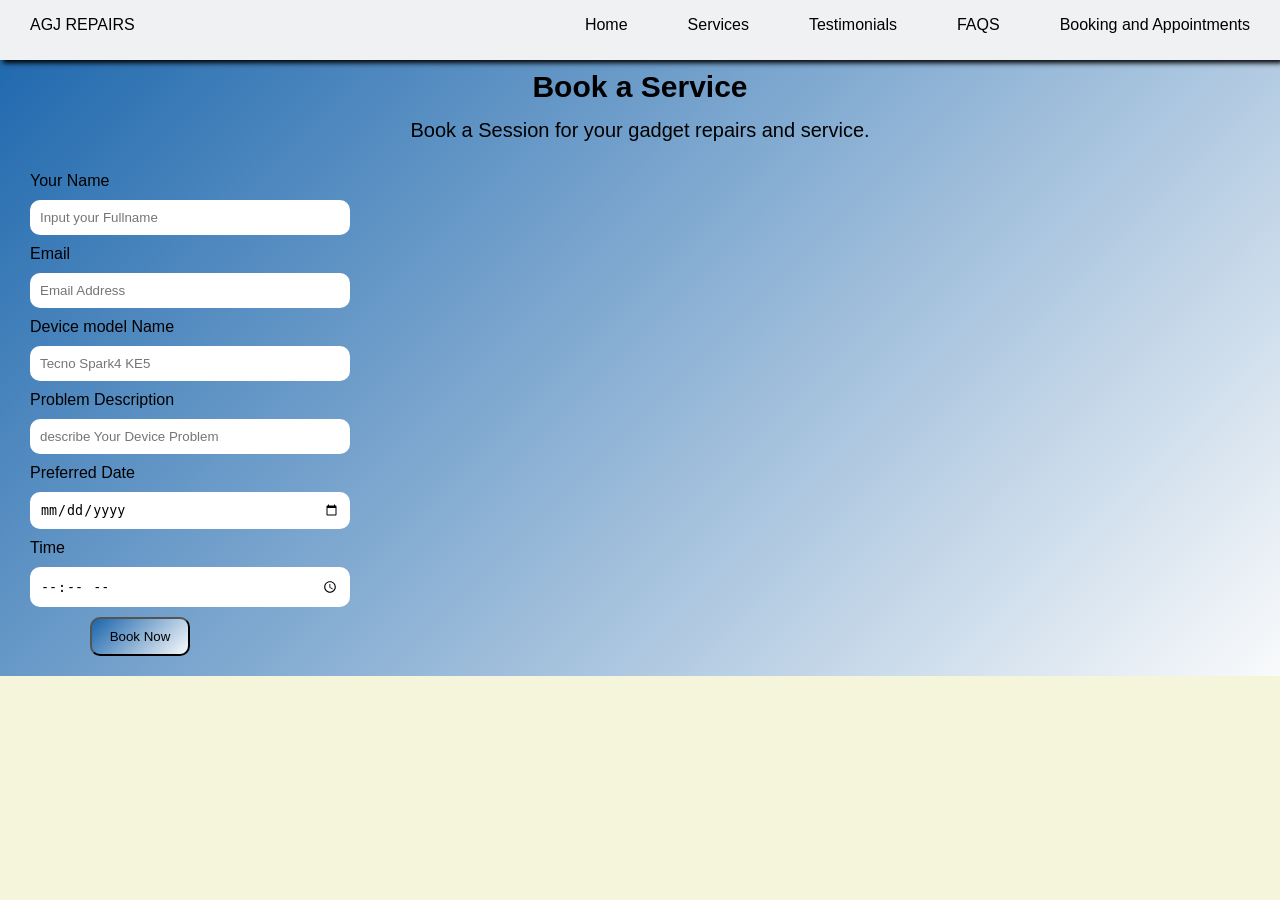
==== booking.html @ 28d999f9 "first commit" ====
<!DOCTYPE html>
<html lang="en">
<head>
  <meta charset="UTF-8">
  <meta name="viewport" content="width=device-width, initial-scale=1.0">
  <title>AGJ REPAIRS | Bookings</title>
  <link rel="stylesheet" href="style.css">
  <link rel="stylesheet" href="media.css">
</head>
<body>
  <style>
    .sub-section {
      margin: auto;
      background: linear-gradient(135deg, #1a65ac 0%, #F9FAFB 100%);
    }

    .sub-section-head {
      display: flex;
      justify-content: center;
      margin: 0px;
      gap: 10px;
    }

    #Subscribebtn {
      margin-left: 70px;
      width: 100px;
  padding: 10px;
  border-radius: 10px;
  background: linear-gradient(135deg, #1a65ac 0%, #F9FAFB 100%);
    }

    .popup {
      position: fixed;
      top: 20px;
      right: 20px;
      background: #1a65ac;
      color: antiquewhite;
      padding: 15px 25px;
      border-radius: 8px;
      box-shadow: 0 4px 12px;
      opacity: 0;
      transform: translateY(-20px);
      z-index: 1000;
    }

    .popup.show {
      opacity: 1;
      transform: translateY(0);
    }
  </style>
  <nav>
     <ul class="sidebar">
      <li onclick=hideSidebar() ><a><img src="burger cancel.png" height="30" width="30"></a></li>
      <li><a href="index.html">Home</a></li>
      <li><a href="index.html">Services</a></li>
      <li><a href="index.html">Testimonials</a></li>
      <li><a href="index.html">FAQs</a></li>
      <li><a href="index.html">Booking and Appointments</a></li>

     </ul>

    <ul>
      <li><a href="#">AGJ REPAIRS</a></li>
      <li class="hideOnMobile"><a href="index.html">Home</a></li>
      <li class="hideOnMobile"><a href="index.html">Services</a></li>
      <li class="hideOnMobile"><a href="index.html">Testimonials</a></li>
      <li class="hideOnMobile"><a href="index.html">FAQS</a></li>
      <li class="hideOnMobile"><a href="index.html">Booking and Appointments</a></li>
       <li class="menu-button" onclick=showSidebar()><a ><img src="burger icon.png" height="30" width="50"></a></li>
    </ul>
  </nav>

<section class="sub-section">
  <div class="sub-section-hea">
  <h3>Subscribe </h3>
  <a href="index.html">< Home</a>
  </div>
  
 
  <div class="about-title">
    
    <H3 >Book a Service</H3>
    <p class="why-choose-us_text"> Book a Session for your gadget repairs and service.</p>
  </div>


   <div class="form-submit" style="display: flex;">
  <form id="subscribeForm" class="msg-info-container" action="https://formspree.io/f/xzzklqok" method="POST">
    <div class="msg-info" style="display: grid;"
    >
    <p>Your Name</p>
    <input type="text" name="name" placeholder="Input your Fullname" required>
    <p>Email</p>
    <input type="email" name="email" placeholder="Email Address" required>
    <p>Device model Name</p>
    <input type="text" name="text" placeholder="Tecno Spark4 KE5" required>
    <p>Problem Description</p>
    <input type="text" name="name" placeholder="describe Your Device Problem" required>
    <p>Preferred Date</p>
    <input type="date" name="date" placeholder="date" required>
    <p>Time</p>
    <input type="time" name="time" placeholder="time" required>
       </div>
    <button id="Subscribebtn"  type="submit" onclick="popup()">Book Now</button>
    <div id="popup" class="popup"> You have successfully Book a Session! </div>
      </form>
      </div>
 </section>
 <script src="script.js">

  function popup() {
  const form = document.getElementById('subscribeForm');
  const popup = getElementById('popup');
  form.addEventListener('submit', (e) => {
    e.preventDefault();
    popup.classList.add('show'); 
    setTimeout(() => {
      popup.classList.remove('show');
    }, 3000);
    form.reset
  })
}
 </script>
</body>
</html>
---- style.css ----
* {
  margin: 0;
  padding: 0;
}

body {
  min-height: 100vh;
  background-color: beige;
  padding-top: 0px;
  font-family: 'Segoe UI', Tahoma, Geneva, Verdana, sans-serif;
  
}

@keyframes appear {
  from {
    opacity: 0;
    transform: translateX(-100px);
  }
  to {
    opacity: 1;
    transform: translateX(0px);
  }
}

nav{
  background-color: rgb(240, 241, 243);
  box-shadow: 3px 3px 5px black;
  position: fixed;
  height: 60px;
  top: 0;
  width: 100%;
  z-index: 9999;
}

nav ul {
  width: 100%;
  list-style: none;
  display: flex;
  justify-content: flex-end;
  align-items: center;
}

nav li {
  height: 50px;
}

nav a {
  height: 100%;
  padding: 0 30px;
  text-decoration: none;
  display: flex;
  align-items: center;
  color: black;
}

nav a:hover {
  background-color: rgba(236, 238, 237, 0.062);
}

nav li:first-child {
  margin-right: auto;
}

/*sidebar*/

.sidebar {
  position: fixed;
  top: 0;
  right: 0;
  height: 100vh;
  width: 250px;
  z-index: 999;
  background-color: rgba(253, 252, 252, 0.281);
  backdrop-filter: blur(10px);
  box-shadow: -10px 0 10px rgb(rgb(12, 9, 9));
  display: none;
  flex-direction: column;
  align-items: flex-start;
  justify-content: flex-start;
}

.sidebar li {
  width: 100%;
}

.sidebar a {
  width: 100%;
}

.menu-button{
  display: none;
}

@media(max-width: 800px) {
  .hideOnMobile{
    display: none;
  }
  
.menu-button{
  display: block;
}
}

@media(max-width: 400px) {
  .sidebar{
    width: 100%;
  }
}

/*HERO SECTION

.hero-section {
  margin: 30px;
  padding:   50px;
  display: flex;
}

.hero-section_1 {
  margin: 20px 20px 20px;
  flex-direction: column;
  gap: 10px;

}

.hero-section_1 h2 {
 font-size: 60px;
 font-weight: 90px;
}

.hero-section_1 p {
  font-size: 20px;
}

.hero-section_1 button {
  margin:20px;
  padding: 10px;
  
  border-radius: 10px;
  font-size: 1em;
  background-color: rgb(16, 83, 230);
}

.hero-section_1 button:hover {
  background-color: rgba(154, 154, 202, 0.027);
  color: black;
}

.hero-section_2 {
  margin: 30px;
}

.hero-section_2 img {
  width: 500px;
  height: 400px;
  border: none;
}

<div class="hero-section">
    <div class="hero-section_1">
      <h2>
        Mobile Device <br> Technician <br> Specialist
      </h2>
      <p>Reliable Repair Services For Your Devices</p>
      <button>Contact Us</button>
    </div>

    <div class="hero-section_2">
      <img src="images/repair1.jpg">
    </div>
  </div>
  background:  linear-gradient(135deg, #080e13 0%, #737679 100%);
  */
#home {
  padding: 10px;
  display: flex;
   background: linear-gradient(to right, #080e13, #737679), url('images/repair2.jpg');
  background-repeat: no-repeat;
  background-size: cover;
  background-position: center;
  height: 100vh;
}
  
.hero-section {
  align-items: center;
  margin: 50px;
  padding: 70px;
}

.hero-section_1 {
  margin: 20px;
  margin-top: 130px;
  margin-right: 70px;
  padding: 40px;
}

.hero-section_1 img {
  width: auto;
  height: 380px;
  
}

.hero-section h2 {
  font-size: 70px;
 font-weight: 90px;
 color: antiquewhite;
}

.hero-section p {
 margin: 10px;
 margin-left: 50px;
 color: antiquewhite;
}

.hero-section button {
  margin: 20px;
 margin-left: 100px;
 padding: 10px;
 border-radius: 10px;
 background-color: rgb(18, 105, 219);
 
}


/* ABOUT SECTIon */

.about-title h3 {
  text-align: center;
  margin: 15px;
  margin-top: 30px;
  font-size: 30px;
  font-family: 'Segoe UI', Tahoma, Geneva, Verdana, sans-serif;
}

.about-title p {
  margin-top: 5px;
  text-align: center;
  font-size: 20px;
}

/* About container */
.about-box {
  display: flex;
  margin: 20px;
  padding: 10px;
  animation: appear linear;
  animation-timeline: view();
  animation-range: entry 0% cover 40%;
}

.about-container {
  width: 25em;
    height: 150px;
    margin: 1em;
    color: white;
     background: linear-gradient(135deg, #1a65ac 0%, #757677 100%);
    box-shadow: 3px, -5px, 25px rgb(0, 0, 0);
    padding: 20px 30px;
}


.about-container:hover{
  background: linear-gradient(135deg, #1a65ac 40%, #060707 100%);
  color: white;
  animation: -3s ease-in;
}

.service-title {
  margin-left: 50px;
}
.services-text {
  display: flex;
  margin: 10px;
  gap: 10px;
}
.services-text img{
   width: 50px;
   height: 30px;
}

/* OUR INTRODUCTION */


.intro-container {
 display: flex;
}

.card-img {
 position: relative;
}
 .card-img img {
   width: 350px;
   height: 30em;
   padding: 10px;
   border-radius: 22px;
   aspect-ratio: 16 / 9;
   object-fit: cover;
}

.card-img .card-words {
   position: absolute;
   margin: 0px;
   left: 10px;
   bottom: 15px;
   color: rgb(18, 77, 129);
   border-radius: 10px;
   font-weight: 700;
   font-size: 1rem;
   padding: 25px;
   text-transform: uppercase;
   letter-spacing: 0.2px;
   background-color: hsl(200, 4%, 85%);
}


/* introduction contents $ tags */

.introduction-content {
  margin: 20px;
  padding: 10px;
  animation: appear linear;
  animation-timeline: view();
  animation-range: entry 0% cover 40%;
}
 
.introduction-content h3 {
  font-size: 2em;
  margin: 10px;
}

.introduction-content p {
  margin: 20px;
}

.introduction-content-tag {
  display: flex;
  width: auto;
    height: 70px;
    margin: 1em;
    padding: 20px 30px;
    border-radius: 10px;
    color: rgb(6, 15, 24);
    background-color: hsl(200, 4%, 85%);
    box-shadow: 3px, -5px, 25px rgb(0, 0, 0);
    
}

/* .introduction-content-tag:hover { 
   background: linear-gradient(305deg, #1a65ac 40%, #222424 70%);
   color: #fff;
   cursor: pointer;  
   
/* } */

 .introduction-content-tag-item{
  display: flex;
  flex-direction: column;
 }

 .introduction-content-tag-item h4 {
  margin-left: 30px;
 }

 .introduction-content-tag-item h5 {
  margin: 0px;
  margin-left: 30px;
  font-weight: 400;
  font-size: 1em;
  

 }

.introduction-content button {
  margin-left: 50px;
  padding: 10px;
  background: linear-gradient(135deg, #1a65ac 0%, #F9FAFB 100%);
  border: none; 
}

.introduction-content button:hover {
  color: white;
  transform: translateY(-3px);
}


/* WHY CHOOSE US */

.why-choose-us_text {
  font-size: 5px;
  font-weight: 100;
}

.wcu-box {
  display: flex;
  margin: 20px;
  gap: 10px;
  padding: 0px;
}

.wcu-container {
   width: 40em;
    height: 80px;
    margin: 1em;
    gap: 10px;
    background-color: white;
    border-radius: 10px;
    border-color: black;
     box-shadow: 0 10px 10px rgb(47, 67, 97);
    padding: 20px 30px;

    animation: appear linear;
  animation-timeline: view();
  animation-range: entry 0% cover 40%;
}

.wcu-container:hover {
  transform: translateY(-10px);
}

.guideline {
  align-content: center;
  margin-left: 35%;
}

/* OUR SERVICES BOXES */

.card-list {
   display: flex;
   padding: 2em;
   gap: 100px;
}
.wrapper .card {
   width: 350px;
   height: auto;
   display: flex;
   flex-direction: column;
   background-color: #F9FAFB;
   border-radius: 20px;
   transition: transform 0.3s ease;
}

.wrapper .card:hover {
   box-shadow:  0 10px 10px rgb(83, 117, 88);
   transform: translateY(-10px);
}

.card .card-image {
 position: relative;
}
.card .card-image img {
   width: 100%;
   padding: 10px;
   border-radius: 20px;
   aspect-ratio: 16 / 9;
   object-fit: cover;
}

.card .card-image .card-tag {
   position: absolute;
   left: 55px;
   top: 25px;
   color: rgb(18, 77, 129);
   border-radius: 30px;
   font-weight: 600;
   font-size: 0.75rem;
   padding: 5px 15px;
   text-transform: uppercase;
   letter-spacing: 0.5px;
   background-color: hsl(200, 4%, 85%);
}

.card .card-content {
   flex: 1;
   display: flex;
   flex-direction: column;
   padding: 20px 25px 25px;
}

.card .card-content .card-title {
   color: rgb(13, 19, 19);
   font-size: 1.25rem;
   font-weight: 700;
   line-height: 1.3;
   margin-bottom: 15px;
}


.card .card-content .card-text {
   color: rgb(12, 17, 17);
   font-size: 0.95rem;
   line-height: 1.6;
   margin-bottom: 20px;
}

.card .card-content .card-footer {
   display: flex;
   align-items: center;
   padding-top: 15px;
   margin: auto;
   justify-content: space-between;
   gap: 20px;
   border-top: 1px solid rgb(224, 230, 230);
}

.card .card-content .card-profile {
   display: flex;
   align-items: center;
   gap: 10px;
}
.card .card-profile img {
   width: 25px;
   height: 25px;
   margin-right: 10px;
   object-fit: cover;
   border: 2px solid #fff;
   box-shadow: 0 2px 5px rgb(216, 228, 217);
   border-radius: 50%;
}

.card .card-profile .card-profile-name {
   font-size: 0.874rem;
   font-weight: 600;
   color: #0c0b0b;
}

.card .card-footer button {
   color: #201717;
   padding: 10px 20px;
   border-radius: 10px;
   font-size: 0.81rem;
   font-weight: 600;
   text-decoration: none;
   background: linear-gradient(135deg, #1a65ac 0%, #F9FAFB 100%);
   box-shadow: 2px 5px rgb(216, 228, 217);
   transition: all 0.3s ease;
}


/* FAQ SECTION */
#faq-section {
  background: linear-gradient(135deg, #1a65ac 40%, #F9FAFB 100%);
}
.faq-container {
 display: flex;
 margin: 20px ;
 padding: 30px;
}

.faq-container-1 p {
  margin: 10px;
}

.faq-container-1 h3 {
  font-size: 2em;
}

.faq-container-1 button {
  padding: 10px;
  border-radius: 10px;
  background: linear-gradient(135deg, #1a65ac 0%, #F9FAFB 100%);
}

.faq-container-1 button:hover {
  color: #fff;
    background: linear-gradient(135deg, #080e13 0%, #F9FAFB 100%);
}



.faq-container-2 button {
  padding: 10px;
  margin: 10px;
  margin-right: auto;
  background-color: #617d99;
}
.faq {
  list-style: none;
  max-width: 700px;
  margin: 0 auto;
}

.faq li {
  background: #f2f2f2;
  border-bottom: 1px #ccc solid;
  }
.faq li:first-child {
   border-top: 1px #ccc solid;
}
  .q {
    padding: 1em 0;
    border-left: 10px #f2f2f2 solid;
    cursor: pointer;
  }

  .q:hover,
  .q:hover .arrow {
    border-left-color: #0569ff;
  }

  .arrow {
    display: inline-block;
    margin: 0 0.5em;
    width: 0;
    height: 0;
    border-top: 6px solid transparent;
    border-left: 10px solid #555;
    border-bottom: 6px solid transparent;
    transition: 0.3s;
  }

  .faq p {
    color: #888;
    line-height: 25px;
  }
  .a {
    overflow: hidden;
    height: 0;
    padding: 0 1em 0 3.3em;
  }

  .a-opened {
    padding: 1em 1em 2em 3.3em;
    height: initial;
  }

  .arrow-rotated {
    transform: rotate(90deg);
  }
/* 
.faq-container-2 span {
  display: flex;
  gap: 40px;
}


.faq-container-2 summary {
  align-items: end;
}
.faq-container-2 summary::after {
  display: grid;
}


/* CUSTOMERS  */
.tech-text p {
   text-align: center;
   font-size: larger;
   font-weight: 900;
}


.tool-stack {
   display: flex;
   margin-left: 5em;

   animation: appear linear;
  animation-timeline: view();
  animation-range: entry 0% cover 50%;
}

.skills-container {
   display: grid;
   grid-template-columns: repeat(2.5, 100px);
   gap: 10px;
   justify-content: center;
   margin-right: 50px;
   padding: 20px;
   cursor: pointer;
}


.skill-box {
   text-align: center;
   box-shadow: 0 2px 8px  rgb(216, 228, 217);
   padding: 10px;
   width: 180px;
   border-radius: 8px;
   background-color:  #1a65ac;
}

.skill-box:hover {
   text-align: center;
   box-shadow: 0 2px 8px  rgb(13, 17, 13);
   padding: 10px;
   width: 200px;
   border-radius: 8px;
}




.skill-box h3 {
  font-size: 5em;
   height: 100px;
   color: white;
   object-fit: contain;
   margin-bottom: 8px;
}

.skill-box p {
   font-size: 20px;
   margin: 0;
   color: #F9FAFB;
}


/* OUR CUSTOMER REVIEW */
#customer-review {
  margin: 20px;
  padding: 20px;
}

.what-client-say {
  display: flex;
  flex-direction: row;
}

.what-client-say_1 {
  margin: 20px;
  padding: 10px;
}


/* CONTACT US SECTION */

#contact-us {
  background: linear-gradient(135deg, #1a65ac 0%, #F9FAFB 100%);
}

.msg-info-container {
  display: grid;
  margin: 10px;
  padding: 10px;
}

.msg-info{
  display: flex;
  gap: 10px;
  padding: 10px;
}

.msg-info input {
  width: 300px;
  padding: 10px;
  border: none;
  border-radius: 10px;
}


.msg-content input {
  width: 400px;
  margin: 10px;
  padding: 50px;
  border: none;
  border-radius: 10px;
}


.msg-content button {
  width: 100px;
  padding: 10px;
  border-radius: 10px;
  background: linear-gradient(135deg, #1a65ac 0%, #F9FAFB 100%);
}

.msg-content button:hover {
  color: #fff;
    background: linear-gradient(135deg, #080e13 0%, #F9FAFB 100%);
}



/* FOOTERR SRECTION  */

footer {
  display: flex;
  gap: 50px;
  
  background: #b0c3df;
  cursor: pointer;
}

.footer-logo {
  display: grid;
  margin: 10px;
  padding: 20px;

}

.footer-logo h2 {
   font-size: 30px;
   font-weight: 400;
}

.footer-logo h3 {
  margin: 10px;
}

.footer-logo ul {
  display: flex;
  list-style: none;
  gap: 5px;
} 


.quick-links {
  padding: 30px;
}

a {
  text-decoration: none;
  color: black;
}
---- media.css ----
/*Hero SECTION*/
@media(max-width: 1200px) {

#home {
   background-image: linear-gradient(135deg, #080e13 0%, #737679 100%) ;
  background-repeat: no-repeat;
}

  
.hero-section {
  align-items: center;
  margin: 10px;
  padding: 50px;
}


.hero-section_1 {
  display: none;
}

.hero-section h2 {
  font-size: 50px;
 font-weight: 45px;
 color: antiquewhite;
}


.hero-section p {
  display: flex;
 margin: 10px;
 margin-left: 10px;
 color: antiquewhite;
}


.hero-section button {
  margin: 0px;
 margin-left: 50px;
 padding: 10px;
 border-radius: 10px;
 font-size: 1em;
}

/* About section */
.about-box {
  display: flex;
  flex-direction: column;
  margin: 0px;
  padding: 10px;
}

.about-container {
  width: 17em;
    height: 150px;
    margin: 1em;
    gap: 10px;
    background-color: rgb(204, 223, 223);
    box-shadow: 5px, -5px, 25px rgb(32, 25, 25);
    padding: 20px 30px;
}

/* INTRODUCTION SECTION */
 
.intro-container {
 display: grid;
 }

 
.introduction-content-tag {
  display: flex;
  width: auto;
    height: 50px;
    margin: 1em;
    background-color: rgb(222, 229, 231);
    padding: 20px 30px;
    border-radius: 100px;
}


 .introduction-content-tag-item h4 {
  font: 1.3em sans-serif;
 }
 .introduction-content-tag-item h5 {
  display: none;
  
 }

 .introduction-content-tag-item_span {
  display: none;
 }

 
.introduction-content-tag {
  display: flex;
  width: auto;
    height: 70px;
    margin: 1em;
    box-shadow: 3px, -5px, 25px rgb(0, 0, 0);
    padding: 5px 30px;
    border-radius: 10px;
}

/* WCU SECTION */


.wcu-box {
  display: flex;
  flex-direction: column;
  margin: 20px;
  gap: 10px;
  padding: 0px;
}


.why-choose-us_text {
  font-size: 1px;
  font-weight: 100;
}

.wcu-container {
   width: 15em;
    height: 150px;
   
}


.guideline {
  align-content: center;
  margin-left: 10%;
}
 

.card-list {
   display: flex;
   flex-direction: column;
   padding: 2em;
   gap: 100px;
}
.wrapper .card {
   width: 300px;
}


.card .card-footer button {
   color: #201717;
   padding: 10px 10px;
   border-radius: 10px;
   font-size: 0.81rem;
   font-weight: 600;
   text-decoration: none;
   background: linear-gradient(135deg, #1a65ac 0%, #F9FAFB 100%);
   box-shadow: 2px 5px rgb(216, 228, 217);
   transition: all 0.3s ease;
}

/* FAQ SECTION */

.faq-container {
 display: flex;
 flex-direction: column;
 margin: 20px;
 padding: 10px;
}


.faq-container-2 button {
  padding: 10px;
  margin: 10px;
  margin-right: auto;
  text-align: start;
}

.faq {
  margin-top: 20px;
}




/*skills scroll*/

.scroll-wrapper {
  overflow: hidden;
  width: 100%;
  position: relative;
}

/* The long scrolling container */
.tool-stack {
  display: flex;
  width: fit-content;
  animation: scroll 30s linear infinite;
}

/* Individual skill blocks */
.skills-container {
  flex: 0 0 auto;
  padding: 10px;
}

.skill-box {
  text-align: center;
  box-shadow: 0 2px 8px rgb(216, 228, 217);
  padding: 10px;
  width: 160px;
  border-radius: 8px;
  background-color:  #1a65ac;
  transition: box-shadow 0.3s ease;
}

.skill-box:hover {
  box-shadow: 0 2px 8px rgb(23, 27, 24);
}

.skill-box h3 {
  width: 100px;
  height: 100px;
  font-size: 1em;
  object-fit: contain;
  margin-bottom: 8px;
}

.skill-box p {
  font-size: 14px;
  margin: 0;
  color: #F9FAFB;
}

/* The keyframes that scroll left infinitely */
@keyframes scroll {
  0% {
    transform: translateX(0%);
  }
  100% {
    transform: translateX(-50%);
  }
}

/* RESPONSIVE STYLES */
@media (max-width: 768px) {
  .skill-box {
    width: 140px;
  }

  .skill-box h3 {
    font-size: 3em;
    width: 80px;
    height: 80px;
  }
}

@media (max-width: 1114px) {
  .skill-box {
    width: 140px;
  }

  .skill-box h3 {
    font-size: 3em;
    width: 80px;
    height: 80px;
  }

  
}

@media (max-width: 480px) {
  .skill-box {
    width: 120px;
    padding: 8px;
  }

  .skill-box h3 {
    font-size: 3em;
    align-items: center;
    width: 70px;
    height: 70px;
  }

  .skill-box p {
    font-size: 12px;
  }
}


.what-client-say {
  display: grid;
}

/* contact us section */


.msg-info{
  display: flex;
  flex-direction: column;
  gap: 10px;
  padding: 10px;
}


.msg-content input {
  width: 250px;
  margin: 10px;
  padding: 50px;
  border: none;
  border-radius: 10px;
}


/* footer section */

footer {
  display: grid;
  gap: 0px;
}


.quick-links {
  margin-top: 0px;
  padding: 30px;
}

.msg-info input {
  width: 200px;
  padding: 10px;
  border: none;
  border-radius: 10px;
}


.msg-content input {
  width:  100px;
  margin: 10px;
  padding: 50px;
  border: none;
  border-radius: 10px;
}

}


/* responsive for small pc 
@media (max-width: 1108px) {
  .about-box {
  display: flex;
  margin: 0px;
  padding: 10px;
}*/


@media(max-width: 800px) {
  
}
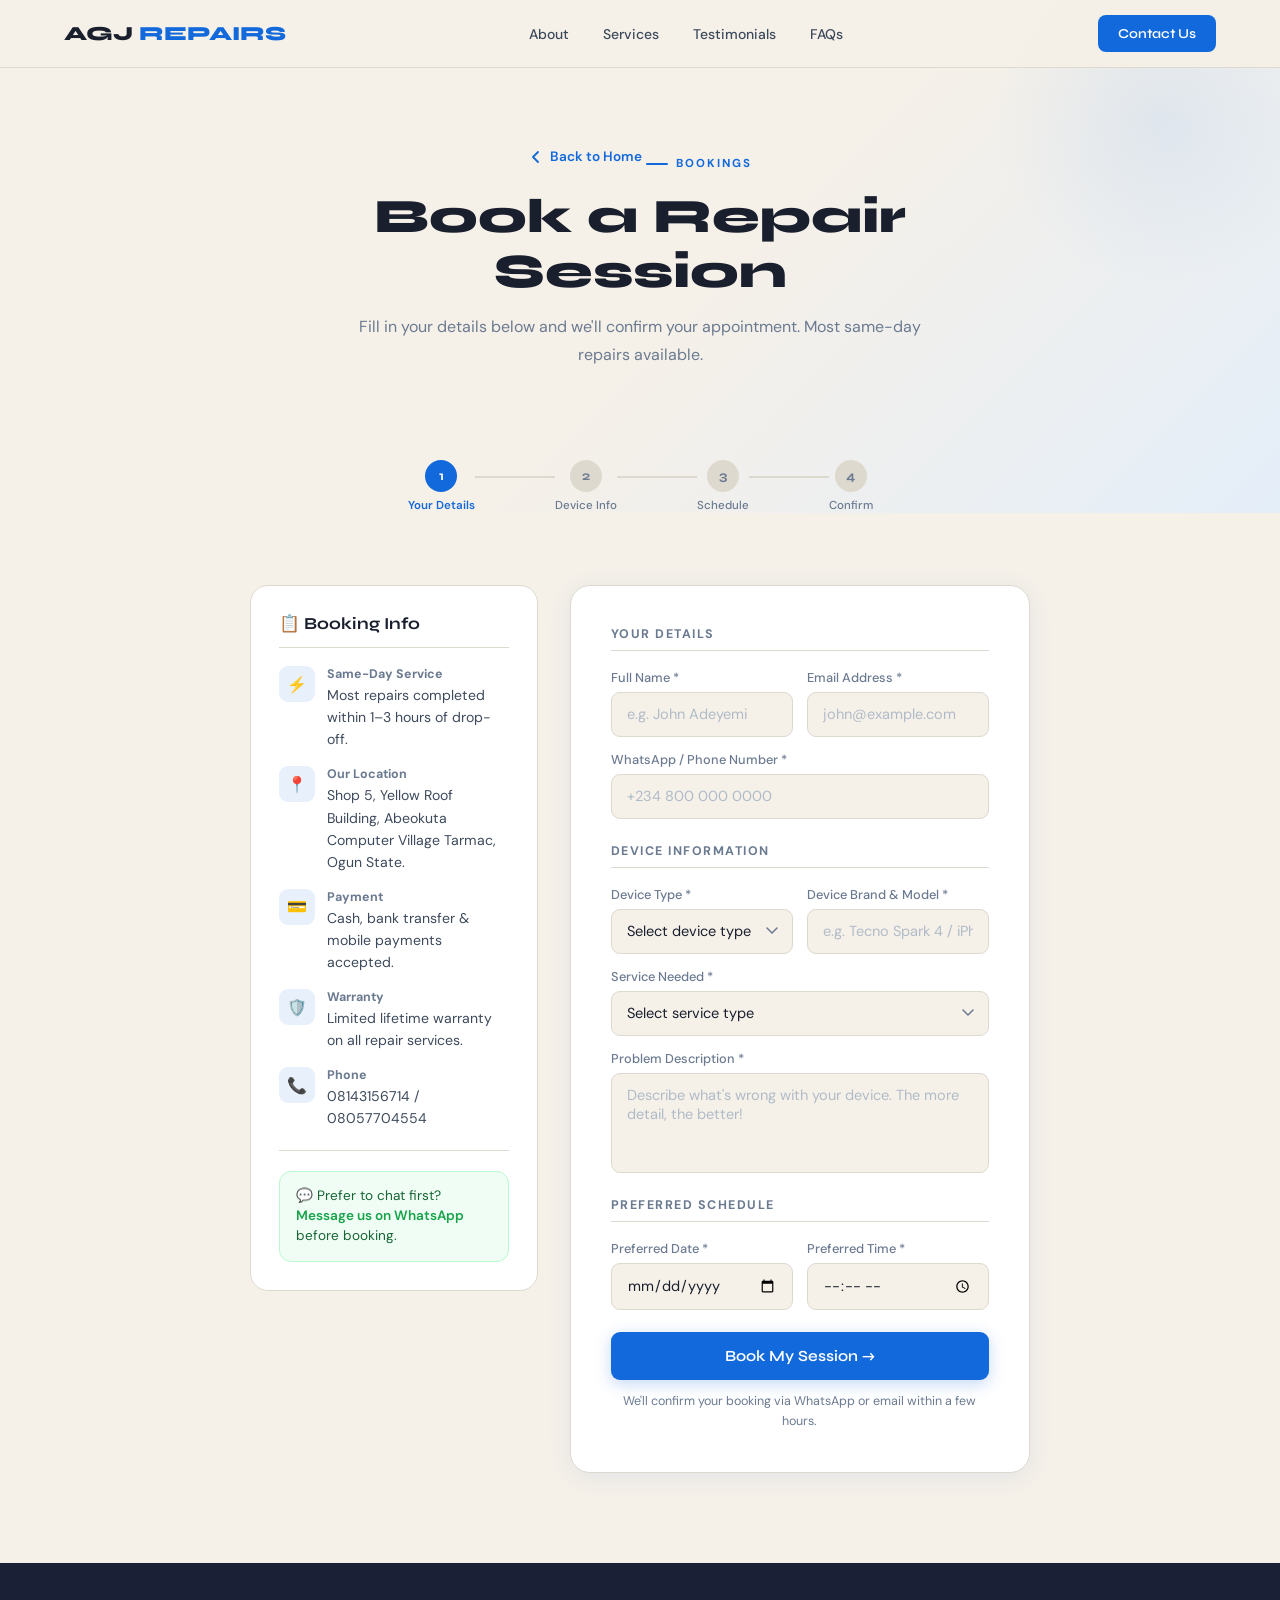
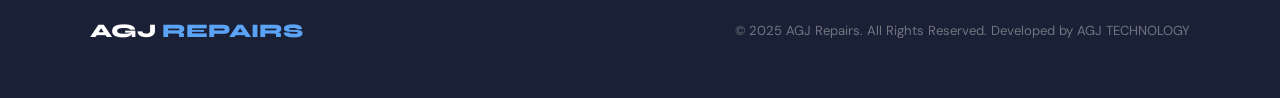
==== commit f5d11a14: "entire code cleanup" ====
--- a/booking.html
+++ b/booking.html
@@ -1,125 +1,621 @@
-  <!DOCTYPE html>
+<!DOCTYPE html>
 <html lang="en">
 <head>
   <meta charset="UTF-8">
   <meta name="viewport" content="width=device-width, initial-scale=1.0">
-  <title>AGJ REPAIRS | Bookings</title>
-  <link rel="stylesheet" href="style.css">
-  <link rel="stylesheet" href="media.css">
+  <title>AGJ REPAIRS | Book a Service</title>
+  <link href="https://fonts.googleapis.com/css2?family=Syne:wght@400;600;700;800&family=DM+Sans:ital,wght@0,300;0,400;0,500;0,600;1,400&display=swap" rel="stylesheet">
+  <style>
+    :root {
+      --bg: #f5f0e8;
+      --bg-alt: #edeae1;
+      --blue: #1269db;
+      --blue-dark: #0d4fa3;
+      --blue-mid: #2a7ae4;
+      --blue-pale: #e8f0fb;
+      --text: #1a1f2e;
+      --text-mid: #3d4a5c;
+      --text-soft: #6b7a90;
+      --white: #ffffff;
+      --card-alt: #f9f6ef;
+      --border: #ddd9cf;
+      --border-blue: rgba(18,105,219,0.18);
+      --shadow: 0 4px 24px rgba(18,105,219,0.08);
+      --shadow-hover: 0 12px 40px rgba(18,105,219,0.16);
+    }
+
+    *, *::before, *::after { margin: 0; padding: 0; box-sizing: border-box; }
+    html { scroll-behavior: smooth; }
+    body {
+      font-family: 'DM Sans', sans-serif;
+      background: var(--bg);
+      color: var(--text);
+      overflow-x: hidden;
+      min-height: 100vh;
+    }
+    a { text-decoration: none; color: inherit; }
+    img { max-width: 100%; display: block; }
+
+    h1, h2, h3, h4 { font-family: 'Syne', sans-serif; line-height: 1.15; color: var(--text); }
+
+    /* ── NAV ── */
+    nav {
+      position: fixed; top: 0; left: 0; right: 0; z-index: 1000;
+      height: 68px; padding: 0 clamp(20px, 5vw, 64px);
+      display: flex; align-items: center; justify-content: space-between;
+      background: rgba(245, 240, 232, 0.93);
+      backdrop-filter: blur(18px); -webkit-backdrop-filter: blur(18px);
+      border-bottom: 1px solid var(--border);
+      transition: box-shadow 0.3s;
+    }
+    nav.scrolled { box-shadow: 0 2px 20px rgba(18,105,219,0.09); }
+    .nav-logo { font-family: 'Syne', sans-serif; font-weight: 800; font-size: 1.25rem; color: var(--text); }
+    .nav-logo span { color: var(--blue); }
+    .nav-links { display: flex; align-items: center; list-style: none; gap: 4px; }
+    .nav-links a {
+      padding: 7px 15px; border-radius: 7px; font-size: 0.875rem; font-weight: 500;
+      color: var(--text-mid); transition: all 0.2s;
+    }
+    .nav-links a:hover { color: var(--blue); background: var(--blue-pale); }
+
+    .hamburger {
+      display: none; flex-direction: column; gap: 5px;
+      cursor: pointer; background: none; border: none; padding: 6px;
+    }
+    .hamburger span {
+      display: block; width: 22px; height: 2px;
+      background: var(--text); border-radius: 2px; transition: all 0.3s;
+    }
+    .hamburger.open span:nth-child(1) { transform: rotate(45deg) translate(5px,5px); }
+    .hamburger.open span:nth-child(2) { opacity: 0; }
+    .hamburger.open span:nth-child(3) { transform: rotate(-45deg) translate(5px,-5px); }
+
+    .mobile-menu {
+      position: fixed; inset: 0; background: rgba(245,240,232,0.98);
+      backdrop-filter: blur(20px); z-index: 999;
+      display: flex; flex-direction: column; align-items: center; justify-content: center;
+      gap: 28px; opacity: 0; pointer-events: none; transition: opacity 0.3s ease;
+    }
+    .mobile-menu.open { opacity: 1; pointer-events: all; }
+    .mobile-menu a {
+      font-family: 'Syne', sans-serif; font-size: clamp(1.6rem, 5vw, 2.4rem);
+      font-weight: 700; color: var(--text); transition: color 0.2s;
+    }
+    .mobile-menu a:hover { color: var(--blue); }
+    .mob-close {
+      position: absolute; top: 22px; right: 24px;
+      font-size: 1.6rem; background: none; border: none; cursor: pointer; color: var(--text);
+    }
+
+    /* ── PAGE HERO ── */
+    .page-hero {
+      padding-top: 68px;
+      background: linear-gradient(135deg, #f5f0e8 55%, #e4eef9 100%);
+      padding-bottom: 0;
+      position: relative;
+      overflow: hidden;
+    }
+    .page-hero::before {
+      content: '';
+      position: absolute; top: -60px; right: -60px;
+      width: 360px; height: 360px; border-radius: 50%;
+      background: radial-gradient(circle, rgba(18,105,219,0.07) 0%, transparent 65%);
+      pointer-events: none;
+    }
+    .hero-inner {
+      max-width: 680px;
+      margin: 0 auto;
+      padding: clamp(48px, 7vw, 80px) clamp(20px, 5vw, 40px) clamp(40px, 5vw, 64px);
+      text-align: center;
+      position: relative; z-index: 1;
+    }
+    .back-link {
+      display: inline-flex; align-items: center; gap: 6px;
+      color: var(--blue); font-size: 0.85rem; font-weight: 600;
+      margin-bottom: 24px; transition: gap 0.2s;
+    }
+    .back-link:hover { gap: 10px; }
+    .back-link svg { transition: transform 0.2s; }
+    .back-link:hover svg { transform: translateX(-3px); }
+
+    .label {
+      font-size: 0.72rem; font-weight: 700; letter-spacing: 0.18em;
+      text-transform: uppercase; color: var(--blue);
+      display: inline-flex; align-items: center; gap: 8px; margin-bottom: 14px;
+    }
+    .label::before { content: ''; display: block; width: 22px; height: 2px; background: var(--blue); border-radius: 2px; }
+
+    .page-hero h1 { font-size: clamp(2rem, 4vw, 3rem); font-weight: 800; margin-bottom: 14px; }
+    .page-hero p { color: var(--text-soft); font-size: 1rem; line-height: 1.7; }
+
+    /* ── STEPS BAR ── */
+    .steps-bar {
+      display: flex; justify-content: center; align-items: center;
+      gap: 0; padding: 28px clamp(20px,5vw,40px) 0;
+      position: relative; z-index: 1;
+    }
+    .step {
+      display: flex; flex-direction: column; align-items: center; gap: 6px;
+    }
+    .step-num {
+      width: 32px; height: 32px; border-radius: 50%;
+      background: var(--border); color: var(--text-soft);
+      display: flex; align-items: center; justify-content: center;
+      font-family: 'Syne', sans-serif; font-size: 0.82rem; font-weight: 700;
+      transition: all 0.3s;
+    }
+    .step.active .step-num { background: var(--blue); color: #fff; }
+    .step.done .step-num { background: #22c55e; color: #fff; }
+    .step-label { font-size: 0.72rem; color: var(--text-soft); font-weight: 500; white-space: nowrap; }
+    .step.active .step-label { color: var(--blue); font-weight: 600; }
+    .step-line {
+      flex: 1; height: 2px; background: var(--border);
+      max-width: 80px; min-width: 30px; margin-bottom: 18px;
+    }
+    .step-line.done { background: #22c55e; }
+
+    /* ── FORM SECTION ── */
+    .booking-section {
+      padding: clamp(40px, 6vw, 72px) clamp(20px, 5vw, 40px) clamp(56px, 7vw, 96px);
+    }
+    .booking-wrap {
+      max-width: 780px; margin: 0 auto;
+      display: grid; grid-template-columns: 1fr 1.6fr;
+      gap: 32px; align-items: start;
+    }
+
+    /* sidebar info */
+    .booking-info {
+      background: var(--white); border: 1px solid var(--border);
+      border-radius: 18px; padding: 28px; position: sticky; top: 88px;
+    }
+    .booking-info h3 { font-size: 1.05rem; margin-bottom: 18px; padding-bottom: 14px; border-bottom: 1px solid var(--border); }
+    .info-item {
+      display: flex; align-items: flex-start; gap: 12px; margin-bottom: 16px;
+    }
+    .info-ico {
+      width: 36px; height: 36px; background: var(--blue-pale); border-radius: 9px;
+      display: flex; align-items: center; justify-content: center; font-size: 1rem; flex-shrink: 0;
+    }
+    .info-item strong { font-size: 0.78rem; color: var(--text-soft); display: block; margin-bottom: 2px; }
+    .info-item span { font-size: 0.88rem; color: var(--text-mid); line-height: 1.5; }
+
+    .info-divider { height: 1px; background: var(--border); margin: 20px 0; }
+
+    .wa-nudge {
+      background: #f0fdf4; border: 1px solid #bbf7d0; border-radius: 12px;
+      padding: 14px 16px; display: flex; gap: 10px; align-items: flex-start;
+    }
+    .wa-nudge span { font-size: 0.85rem; color: #166534; line-height: 1.5; }
+    .wa-nudge a { color: #16a34a; font-weight: 600; }
+
+    /* form card */
+    .booking-form-card {
+      background: var(--white); border: 1px solid var(--border);
+      border-radius: 20px; padding: clamp(24px, 4vw, 40px);
+      box-shadow: var(--shadow);
+    }
+    .form-section-title {
+      font-size: 0.78rem; font-weight: 700; letter-spacing: 0.12em;
+      text-transform: uppercase; color: var(--text-soft);
+      margin-bottom: 18px; margin-top: 24px; padding-bottom: 8px;
+      border-bottom: 1px solid var(--border);
+    }
+    .form-section-title:first-child { margin-top: 0; }
+
+    .form-row { display: grid; grid-template-columns: 1fr 1fr; gap: 14px; }
+    .form-g { display: flex; flex-direction: column; gap: 6px; margin-bottom: 14px; }
+    .form-g label {
+      font-size: 0.8rem; color: var(--text-soft); font-weight: 500;
+    }
+    .form-g input, .form-g select, .form-g textarea {
+      background: var(--bg); border: 1.5px solid var(--border); border-radius: 9px;
+      padding: 12px 15px; color: var(--text);
+      font-family: 'DM Sans', sans-serif; font-size: 0.91rem;
+      transition: border-color 0.2s, background 0.2s; outline: none; resize: none;
+      width: 100%;
+    }
+    .form-g input:focus, .form-g select:focus, .form-g textarea:focus {
+      border-color: var(--blue); background: var(--white);
+    }
+    .form-g input::placeholder, .form-g textarea::placeholder { color: #b0bbc8; }
+    .form-g textarea { height: 100px; }
+    .form-g select { cursor: pointer; appearance: none; -webkit-appearance: none; background-image: url("data:image/svg+xml,%3Csvg xmlns='http://www.w3.org/2000/svg' width='12' height='8' viewBox='0 0 12 8'%3E%3Cpath d='M1 1l5 5 5-5' stroke='%236b7a90' stroke-width='1.5' fill='none' stroke-linecap='round'/%3E%3C/svg%3E"); background-repeat: no-repeat; background-position: right 14px center; padding-right: 36px; }
+
+    .datetime-row { display: grid; grid-template-columns: 1fr 1fr; gap: 14px; }
+
+    /* submit */
+    .form-submit-area { margin-top: 8px; }
+    .form-btn {
+      width: 100%; padding: 15px; background: var(--blue); color: #fff;
+      border: none; border-radius: 9px; font-family: 'Syne', sans-serif;
+      font-size: 0.97rem; font-weight: 600; cursor: pointer;
+      transition: all 0.25s; box-shadow: 0 4px 16px rgba(18,105,219,0.25);
+    }
+    .form-btn:hover { background: var(--blue-dark); transform: translateY(-2px); }
+    .form-btn:disabled { background: #93c5fd; cursor: not-allowed; transform: none; }
+    .form-note {
+      text-align: center; font-size: 0.78rem; color: var(--text-soft);
+      margin-top: 12px; line-height: 1.6;
+    }
+
+    /* ── SUCCESS STATE ── */
+    .success-card {
+      display: none;
+      max-width: 480px; margin: 0 auto;
+      background: var(--white); border: 1px solid var(--border);
+      border-radius: 20px; padding: 48px 40px;
+      text-align: center; box-shadow: var(--shadow);
+    }
+    .success-card.show { display: block; }
+    .success-icon {
+      width: 64px; height: 64px; border-radius: 50%;
+      background: #f0fdf4; border: 2px solid #bbf7d0;
+      display: flex; align-items: center; justify-content: center;
+      font-size: 1.8rem; margin: 0 auto 20px;
+    }
+    .success-card h2 { font-size: 1.5rem; margin-bottom: 12px; }
+    .success-card p { color: var(--text-soft); font-size: 0.93rem; line-height: 1.7; margin-bottom: 24px; }
+    .success-card .btn-back {
+      display: inline-flex; align-items: center; gap: 7px;
+      padding: 13px 28px; border-radius: 8px;
+      font-family: 'Syne', sans-serif; font-size: 0.88rem; font-weight: 600;
+      background: var(--blue); color: #fff; border: none; cursor: pointer;
+      transition: all 0.25s; box-shadow: 0 4px 16px rgba(18,105,219,0.28);
+    }
+    .success-card .btn-back:hover { background: var(--blue-dark); }
+
+    /* ── TOAST ── */
+    .toast {
+      position: fixed; top: 24px; right: 24px; z-index: 9999;
+      background: var(--text); color: #fff;
+      padding: 14px 22px; border-radius: 10px;
+      font-size: 0.88rem; font-weight: 500;
+      box-shadow: 0 8px 24px rgba(0,0,0,0.15);
+      transform: translateY(-12px); opacity: 0;
+      transition: all 0.35s ease; pointer-events: none;
+      display: flex; align-items: center; gap: 10px;
+    }
+    .toast.show { transform: translateY(0); opacity: 1; }
+    .toast.success { background: #16a34a; }
+    .toast.error { background: #dc2626; }
+
+    /* ── FOOTER ── */
+    footer {
+      background: #1a2035; color: rgba(255,255,255,0.72);
+      padding: clamp(32px, 5vw, 56px) clamp(20px, 7vw, 96px);
+      display: flex; align-items: center; justify-content: space-between;
+      flex-wrap: wrap; gap: 16px;
+    }
+    .f-brand-name { font-family: 'Syne', sans-serif; font-size: 1.2rem; font-weight: 800; color: #fff; }
+    .f-brand-name span { color: #5ba3f5; }
+    footer p { font-size: 0.82rem; color: rgba(255,255,255,0.38); }
+
+    /* ── RESPONSIVE ── */
+    @media (max-width: 740px) {
+      .booking-wrap { grid-template-columns: 1fr; }
+      .booking-info { position: static; }
+      .form-row { grid-template-columns: 1fr; }
+      .datetime-row { grid-template-columns: 1fr; }
+      .nav-links, .nav-btn { display: none; }
+      .hamburger { display: flex; }
+      .steps-bar { gap: 0; }
+      .step-line { max-width: 40px; min-width: 20px; }
+    }
+    @media (max-width: 480px) {
+      .booking-form-card { padding: 20px; }
+      .step-label { font-size: 0.65rem; }
+    }
+  </style>
 </head>
 <body>
-  <style>
-    .sub-section {
-      margin: auto;
-      background: linear-gradient(135deg, #1a65ac 0%, #F9FAFB 100%);
-    }
-
-    .sub-section-head {
-      display: flex;
-      justify-content: center;
-      margin: 0px;
-      gap: 10px;
-    }
-
-    #Subscribebtn {
-      margin-left: 70px;
-      width: 100px;
-  padding: 10px;
-  border-radius: 10px;
-  background: linear-gradient(135deg, #1a65ac 0%, #F9FAFB 100%);
-    }
-
-    .popup {
-      position: fixed;
-      top: 20px;
-      right: 20px;
-      background: #1a65ac;
-      color: antiquewhite;
-      padding: 15px 25px;
-      border-radius: 8px;
-      box-shadow: 0 4px 12px;
-      opacity: 0;
-      transform: translateY(-20px);
-      z-index: 1000;
-    }
-
-    .popup.show {
-      opacity: 1;
-      transform: translateY(0);
-    }
-  </style>
-  <nav>
-     <ul class="sidebar">
-      <li onclick=hideSidebar() ><a><img src="burger cancel.png" height="30" width="30"></a></li>
-      <li><a href="index.html">Home</a></li>
-      <li><a href="index.html">Services</a></li>
-      <li><a href="index.html">Testimonials</a></li>
-      <li><a href="index.html">FAQs</a></li>
-      <li><a href="index.html">Booking and Appointments</a></li>
-
-     </ul>
-
-    <ul>
-      <li><a href="#">AGJ REPAIRS</a></li>
-      <li class="hideOnMobile"><a href="index.html">Home</a></li>
-      <li class="hideOnMobile"><a href="index.html">Services</a></li>
-      <li class="hideOnMobile"><a href="index.html">Testimonials</a></li>
-      <li class="hideOnMobile"><a href="index.html">FAQS</a></li>
-      <li class="hideOnMobile"><a href="index.html">Booking and Appointments</a></li>
-       <li class="menu-button" onclick=showSidebar()><a ><img src="burger icon.png" height="30" width="50"></a></li>
+
+  <!-- NAV -->
+  <nav id="navbar">
+    <a href="index.html" class="nav-logo">AGJ <span>REPAIRS</span></a>
+    <ul class="nav-links">
+      <li><a href="index.html#about">About</a></li>
+      <li><a href="index.html#our-services">Services</a></li>
+      <li><a href="index.html#customer-review">Testimonials</a></li>
+      <li><a href="index.html#faq-section">FAQs</a></li>
     </ul>
+    <a href="index.html#contact-us" class="btn-blue nav-btn" style="display:inline-flex;align-items:center;gap:7px;padding:10px 20px;border-radius:8px;font-family:'Syne',sans-serif;font-size:0.85rem;font-weight:600;background:var(--blue);color:#fff;border:none;cursor:pointer;margin-left:12px;text-decoration:none;">Contact Us</a>
+    <button class="hamburger" id="hamburger" aria-label="Open menu">
+      <span></span><span></span><span></span>
+    </button>
   </nav>
 
-<section class="sub-section">
-  <div class="sub-section-hea">
-  <h3>Subscribe </h3>
-  <a href="index.html">< Home</a>
+  <!-- MOBILE MENU -->
+  <div class="mobile-menu" id="mobileMenu">
+    <button class="mob-close" id="mobClose">✕</button>
+    <a href="index.html#about" class="mob-l">About</a>
+    <a href="index.html#our-services" class="mob-l">Services</a>
+    <a href="index.html#customer-review" class="mob-l">Testimonials</a>
+    <a href="index.html#faq-section" class="mob-l">FAQs</a>
+    <a href="index.html#contact-us" class="mob-l">Contact Us</a>
   </div>
-  
- 
-  <div class="about-title">
-    
-    <H3 >Book a Service</H3>
-    <p class="why-choose-us_text"> Book a Session for your gadget repairs and service.</p>
+
+  <!-- PAGE HERO -->
+  <div class="page-hero">
+    <div class="hero-inner">
+      <a href="index.html" class="back-link">
+        <svg width="16" height="16" viewBox="0 0 16 16" fill="none"><path d="M10 3L5 8l5 5" stroke="currentColor" stroke-width="1.8" stroke-linecap="round" stroke-linejoin="round"/></svg>
+        Back to Home
+      </a>
+      <span class="label">Bookings</span>
+      <h1>Book a Repair Session</h1>
+      <p>Fill in your details below and we'll confirm your appointment. Most same-day repairs available.</p>
+    </div>
+
+    <!-- Progress Steps -->
+    <div class="steps-bar">
+      <div class="step active" id="step1">
+        <div class="step-num">1</div>
+        <div class="step-label">Your Details</div>
+      </div>
+      <div class="step-line" id="line1"></div>
+      <div class="step" id="step2">
+        <div class="step-num">2</div>
+        <div class="step-label">Device Info</div>
+      </div>
+      <div class="step-line" id="line2"></div>
+      <div class="step" id="step3">
+        <div class="step-num">3</div>
+        <div class="step-label">Schedule</div>
+      </div>
+      <div class="step-line" id="line3"></div>
+      <div class="step" id="step4">
+        <div class="step-num">4</div>
+        <div class="step-label">Confirm</div>
+      </div>
+    </div>
   </div>
 
-
-   <div class="form-submit" style="display: flex;">
-  <form id="subscribeForm" class="msg-info-container" action="https://formspree.io/f/xzzklqok" method="POST">
-    <div class="msg-info" style="display: grid;"
-    >
-    <p>Your Name</p>
-    <input type="text" name="name" placeholder="Input your Fullname" required>
-    <p>Email</p>
-    <input type="email" name="email" placeholder="Email Address" required>
-    <p>Device model Name</p>
-    <input type="text" name="text" placeholder="Tecno Spark4 KE5" required>
-    <p>Problem Description</p>
-    <input type="text" name="name" placeholder="describe Your Device Problem" required>
-    <p>Preferred Date</p>
-    <input type="date" name="date" placeholder="date" required>
-    <p>Time</p>
-    <input type="time" name="time" placeholder="time" required>
-       </div>
-    <button id="Subscribebtn"  type="submit" onclick="popup()">Book Now</button>
-    <div id="popup" class="popup"> You have successfully Book a Session! </div>
-      </form>
+  <!-- BOOKING SECTION -->
+  <section class="booking-section">
+    <div class="booking-wrap" id="bookingWrap">
+
+      <!-- Sidebar Info -->
+      <aside class="booking-info">
+        <h3>📋 Booking Info</h3>
+        <div class="info-item">
+          <div class="info-ico">⚡</div>
+          <div><strong>Same-Day Service</strong><span>Most repairs completed within 1–3 hours of drop-off.</span></div>
+        </div>
+        <div class="info-item">
+          <div class="info-ico">📍</div>
+          <div><strong>Our Location</strong><span>Shop 5, Yellow Roof Building, Abeokuta Computer Village Tarmac, Ogun State.</span></div>
+        </div>
+        <div class="info-item">
+          <div class="info-ico">💳</div>
+          <div><strong>Payment</strong><span>Cash, bank transfer & mobile payments accepted.</span></div>
+        </div>
+        <div class="info-item">
+          <div class="info-ico">🛡️</div>
+          <div><strong>Warranty</strong><span>Limited lifetime warranty on all repair services.</span></div>
+        </div>
+        <div class="info-item">
+          <div class="info-ico">📞</div>
+          <div><strong>Phone</strong><span>08143156714 / 08057704554</span></div>
+        </div>
+        <div class="info-divider"></div>
+        <div class="wa-nudge">
+          <span>💬 Prefer to chat first? <a href="https://wa.me/+2349040127973" target="_blank">Message us on WhatsApp</a> before booking.</span>
+        </div>
+      </aside>
+
+      <!-- Booking Form -->
+      <div class="booking-form-card" id="formCard">
+        <form id="bookingForm" action="https://formspree.io/f/xzzklqok" method="POST">
+
+          <div class="form-section-title">Your Details</div>
+          <div class="form-row">
+            <div class="form-g">
+              <label for="fname">Full Name *</label>
+              <input type="text" id="fname" name="name" placeholder="e.g. John Adeyemi" required>
+            </div>
+            <div class="form-g">
+              <label for="femail">Email Address *</label>
+              <input type="email" id="femail" name="email" placeholder="john@example.com" required>
+            </div>
+          </div>
+          <div class="form-g">
+            <label for="fphone">WhatsApp / Phone Number *</label>
+            <input type="tel" id="fphone" name="phone" placeholder="+234 800 000 0000" required>
+          </div>
+
+          <div class="form-section-title">Device Information</div>
+          <div class="form-row">
+            <div class="form-g">
+              <label for="fdevice">Device Type *</label>
+              <select id="fdevice" name="device_type" required>
+                <option value="" disabled selected>Select device type</option>
+                <option value="Smartphone">Smartphone</option>
+                <option value="Tablet">Tablet</option>
+                <option value="Laptop">Laptop</option>
+                <option value="Desktop">Desktop / Computer</option>
+                <option value="Other">Other</option>
+              </select>
+            </div>
+            <div class="form-g">
+              <label for="fmodel">Device Brand &amp; Model *</label>
+              <input type="text" id="fmodel" name="device_model" placeholder="e.g. Tecno Spark 4 / iPhone 13" required>
+            </div>
+          </div>
+          <div class="form-g">
+            <label for="fservice">Service Needed *</label>
+            <select id="fservice" name="service_type" required>
+              <option value="" disabled selected>Select service type</option>
+              <option value="Screen Replacement">Screen Replacement</option>
+              <option value="Battery Replacement">Battery Replacement</option>
+              <option value="Charging Port Repair">Charging Port Repair</option>
+              <option value="Camera Repair">Camera Repair</option>
+              <option value="Software / Flashing">Software / Flashing</option>
+              <option value="Data Backup & Recovery">Data Backup &amp; Recovery</option>
+              <option value="Laptop Repair">Laptop Repair</option>
+              <option value="Computer Maintenance">Computer Maintenance</option>
+              <option value="Diagnostics">Diagnostics (Not sure)</option>
+              <option value="Other">Other</option>
+            </select>
+          </div>
+          <div class="form-g">
+            <label for="fproblem">Problem Description *</label>
+            <textarea id="fproblem" name="problem_description" placeholder="Describe what's wrong with your device. The more detail, the better!" required></textarea>
+          </div>
+
+          <div class="form-section-title">Preferred Schedule</div>
+          <div class="datetime-row">
+            <div class="form-g">
+              <label for="fdate">Preferred Date *</label>
+              <input type="date" id="fdate" name="preferred_date" required>
+            </div>
+            <div class="form-g">
+              <label for="ftime">Preferred Time *</label>
+              <input type="time" id="ftime" name="preferred_time" required>
+            </div>
+          </div>
+
+          <div class="form-submit-area">
+            <button type="submit" class="form-btn" id="submitBtn">Book My Session →</button>
+            <p class="form-note">We'll confirm your booking via WhatsApp or email within a few hours.</p>
+          </div>
+        </form>
       </div>
- </section>
- <script src="script.js">
-
-  function popup() {
-  const form = document.getElementById('subscribeForm');
-  const popup = getElementById('popup');
-  form.addEventListener('submit', (e) => {
-    e.preventDefault();
-    popup.classList.add('show'); 
-    setTimeout(() => {
-      popup.classList.remove('show');
-    }, 3000);
-    form.reset
-  })
-}
- </script>
+
+    </div>
+
+    <!-- Success Card -->
+    <div class="success-card" id="successCard">
+      <div class="success-icon">✅</div>
+      <h2>You're Booked!</h2>
+      <p>Your repair session has been successfully submitted. We'll reach out to confirm your appointment via WhatsApp or email shortly.</p>
+      <a href="index.html" class="btn-back" style="display:inline-flex;align-items:center;gap:7px;padding:13px 28px;border-radius:8px;font-family:'Syne',sans-serif;font-size:0.88rem;font-weight:600;background:var(--blue);color:#fff;text-decoration:none;box-shadow:0 4px 16px rgba(18,105,219,0.28);">← Back to Home</a>
+    </div>
+  </section>
+
+  <!-- TOAST -->
+  <div class="toast" id="toast"></div>
+
+  <!-- FOOTER -->
+  <footer>
+    <div class="f-brand-name">AGJ <span>REPAIRS</span></div>
+    <p>© 2025 AGJ Repairs. All Rights Reserved. Developed by AGJ TECHNOLOGY</p>
+  </footer>
+
+  <script>
+    // Nav scroll
+    const nav = document.getElementById('navbar');
+    window.addEventListener('scroll', () => nav.classList.toggle('scrolled', window.scrollY > 40));
+
+    // Hamburger
+    const ham = document.getElementById('hamburger');
+    const mob = document.getElementById('mobileMenu');
+    const cls = document.getElementById('mobClose');
+    const closeMob = () => { ham.classList.remove('open'); mob.classList.remove('open'); document.body.style.overflow = ''; };
+    ham.addEventListener('click', () => {
+      ham.classList.toggle('open'); mob.classList.toggle('open');
+      document.body.style.overflow = mob.classList.contains('open') ? 'hidden' : '';
+    });
+    cls.addEventListener('click', closeMob);
+    document.querySelectorAll('.mob-l').forEach(l => l.addEventListener('click', closeMob));
+
+    // Set min date to today
+    const dateInput = document.getElementById('fdate');
+    const today = new Date().toISOString().split('T')[0];
+    dateInput.min = today;
+
+    // Toast helper
+    function showToast(msg, type = '') {
+      const t = document.getElementById('toast');
+      t.textContent = msg;
+      t.className = 'toast ' + type;
+      t.classList.add('show');
+      setTimeout(() => t.classList.remove('show'), 3500);
+    }
+
+    // Step progress tracker
+    const fields = [
+      ['fname', 'femail', 'fphone'],       // step 1
+      ['fdevice', 'fmodel', 'fservice', 'fproblem'], // step 2
+      ['fdate', 'ftime']                    // step 3
+    ];
+
+    function updateSteps() {
+      const steps = [
+        document.getElementById('step1'),
+        document.getElementById('step2'),
+        document.getElementById('step3'),
+        document.getElementById('step4'),
+      ];
+      const lines = [
+        document.getElementById('line1'),
+        document.getElementById('line2'),
+        document.getElementById('line3'),
+      ];
+
+      fields.forEach((group, i) => {
+        const allFilled = group.every(id => {
+          const el = document.getElementById(id);
+          return el && el.value.trim() !== '';
+        });
+        if (allFilled) {
+          steps[i].classList.add('done');
+          steps[i].classList.remove('active');
+          steps[i].querySelector('.step-num').textContent = '✓';
+          if (lines[i]) lines[i].classList.add('done');
+          // Activate next step
+          if (steps[i + 1]) steps[i + 1].classList.add('active');
+        } else {
+          steps[i].classList.remove('done');
+          if (!steps[i].classList.contains('done')) {
+            steps[i].querySelector('.step-num').textContent = i + 1;
+          }
+        }
+      });
+    }
+
+    document.querySelectorAll('.booking-form-card input, .booking-form-card select, .booking-form-card textarea')
+      .forEach(el => el.addEventListener('input', updateSteps));
+    document.querySelectorAll('.booking-form-card select')
+      .forEach(el => el.addEventListener('change', updateSteps));
+
+    // Form submit
+    const form = document.getElementById('bookingForm');
+    const btn  = document.getElementById('submitBtn');
+
+    form.addEventListener('submit', async (e) => {
+      e.preventDefault();
+      btn.disabled = true;
+      btn.textContent = 'Submitting…';
+
+      try {
+        const res = await fetch(form.action, {
+          method: 'POST',
+          body: new FormData(form),
+          headers: { 'Accept': 'application/json' }
+        });
+
+        if (res.ok) {
+          // Show success card, hide form
+          document.getElementById('bookingWrap').style.display = 'none';
+          document.getElementById('successCard').classList.add('show');
+          // Mark step 4 done
+          const s4 = document.getElementById('step4');
+          s4.classList.add('done'); s4.classList.remove('active');
+          s4.querySelector('.step-num').textContent = '✓';
+          document.getElementById('line3').classList.add('done');
+          window.scrollTo({ top: 0, behavior: 'smooth' });
+        } else {
+          showToast('Something went wrong. Please try again or WhatsApp us.', 'error');
+          btn.disabled = false;
+          btn.textContent = 'Book My Session →';
+        }
+      } catch {
+        showToast('Network error. Please check your connection.', 'error');
+        btn.disabled = false;
+        btn.textContent = 'Book My Session →';
+      }
+    });
+  </script>
 </body>
-</html>+</html>
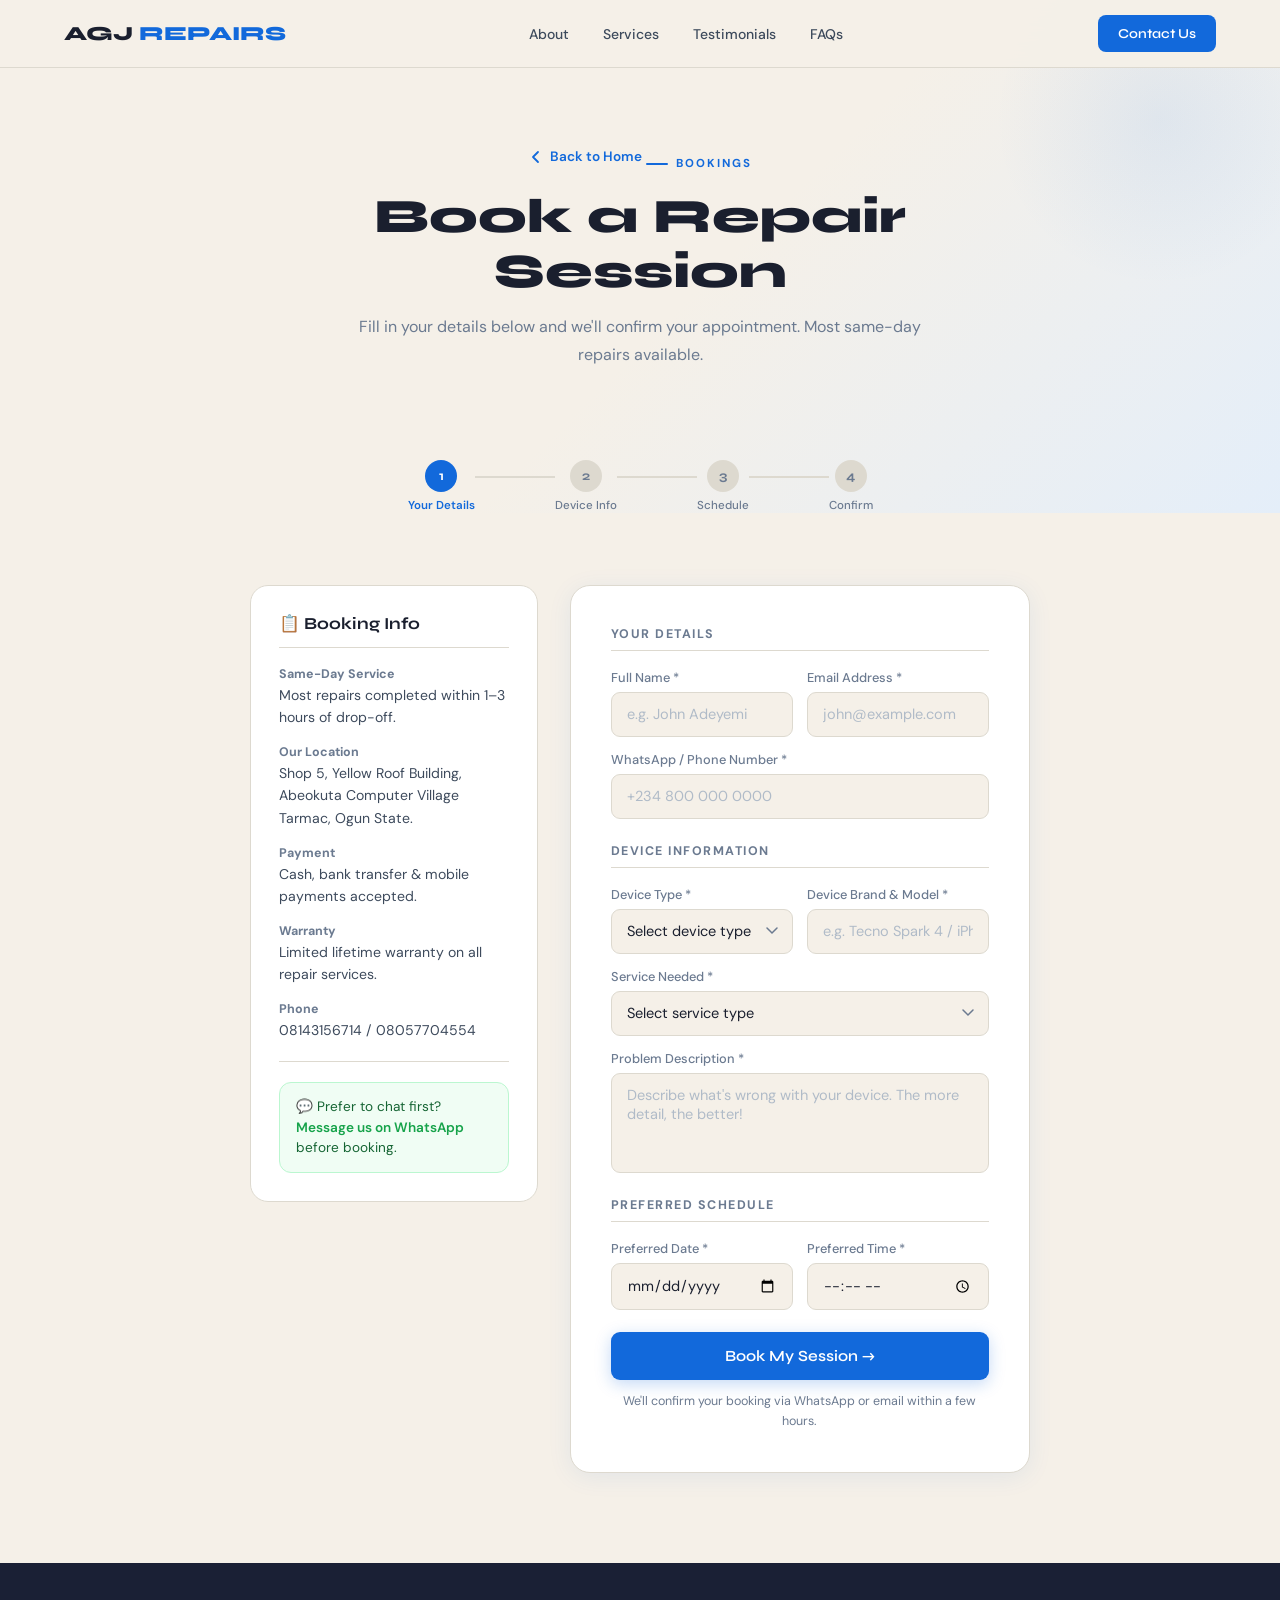
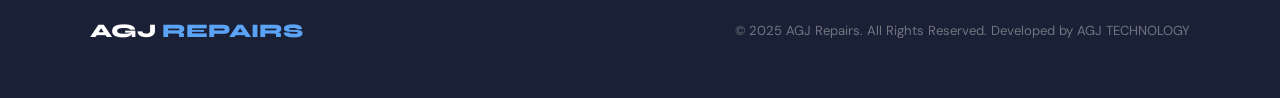
==== commit 8707796f: "icon redone" ====
--- a/booking.html
+++ b/booking.html
@@ -379,23 +379,23 @@
       <aside class="booking-info">
         <h3>📋 Booking Info</h3>
         <div class="info-item">
-          <div class="info-ico">⚡</div>
+          
           <div><strong>Same-Day Service</strong><span>Most repairs completed within 1–3 hours of drop-off.</span></div>
         </div>
         <div class="info-item">
-          <div class="info-ico">📍</div>
+          
           <div><strong>Our Location</strong><span>Shop 5, Yellow Roof Building, Abeokuta Computer Village Tarmac, Ogun State.</span></div>
         </div>
         <div class="info-item">
-          <div class="info-ico">💳</div>
+          
           <div><strong>Payment</strong><span>Cash, bank transfer & mobile payments accepted.</span></div>
         </div>
         <div class="info-item">
-          <div class="info-ico">🛡️</div>
+          
           <div><strong>Warranty</strong><span>Limited lifetime warranty on all repair services.</span></div>
         </div>
         <div class="info-item">
-          <div class="info-ico">📞</div>
+          
           <div><strong>Phone</strong><span>08143156714 / 08057704554</span></div>
         </div>
         <div class="info-divider"></div>
